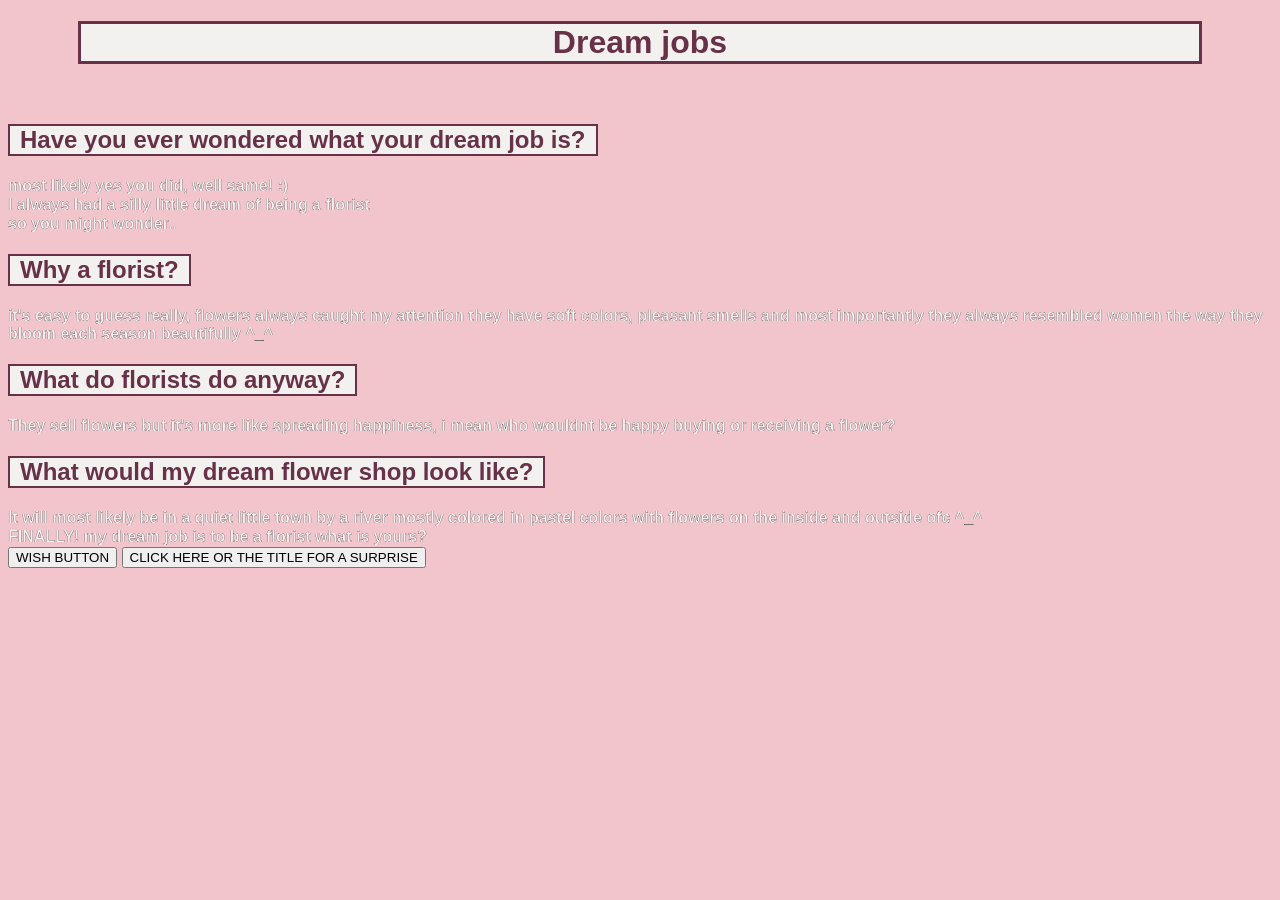
==== index.html @ 75d8c8ba "Rename task1.html to index.html" ====
<!DOCTYPE html>

<html> 
<head> 
    <title> my dream job</title>
    <link rel="stylesheet" href="task2.css">
</head>

<body>
<h1> Dream jobs </h1>

<h2> Have you ever wondered what your dream job is? </h2>
<p> most likely yes you did, well same! :) </p>
<p> I always had a silly little dream of being a florist </p>

<p> so you might wonder..</p>

<h2> Why a florist? </h2>
<p> it's easy to guess really, flowers always caught my attention
    they have soft colors, pleasant smells and most importantly they always resembled women
the way they bloom each season beautifully ^_^  </p>

<h2>What do florists do anyway?</h2>

<p>They sell flowers but it's more like spreading happiness, i mean who wouldnt be happy buying or receiving a flower?</p>

<h2> What would my dream flower shop look like? </h2>

<p>It will most likely be in a quiet little town by a river mostly colored in pastel colors with flowers on the inside and outside ofc ^_^</p>


<p> FINALLY! my dream job is to be a florist what is yours? </p>
<button>WISH BUTTON</button>
<button>CLICK HERE OR THE TITLE FOR A SURPRISE</button>
<script src="task.js"></script>

</body>

</html>
---- task2.css ----
body {
    background-color: rgb(242, 197, 205);

    font-family: Arial, Helvetica, sans-serif;
    font-weight: bold;
}

h1 {
    color: #673147;
    text-align: center;
    margin-bottom: 40px;
    margin-left: 70px;
    margin-right: 70px;
    background-color: #f3f1ef;
    border: 3px solid #673147;
    
}

h2 {
    color: #673147;
    margin-bottom: 20px;
    margin-top: 20px;
    padding-left: 10px;
    padding-right: 10px;
    display: inline-block;
    border: 2px solid #673147;
    background-color: #f3f1ef;
    

}

p {
    color: #f3f1ef;
    margin-top: 1px;
    margin-bottom: 1px;
    -webkit-text-stroke: 0.2px black;
}
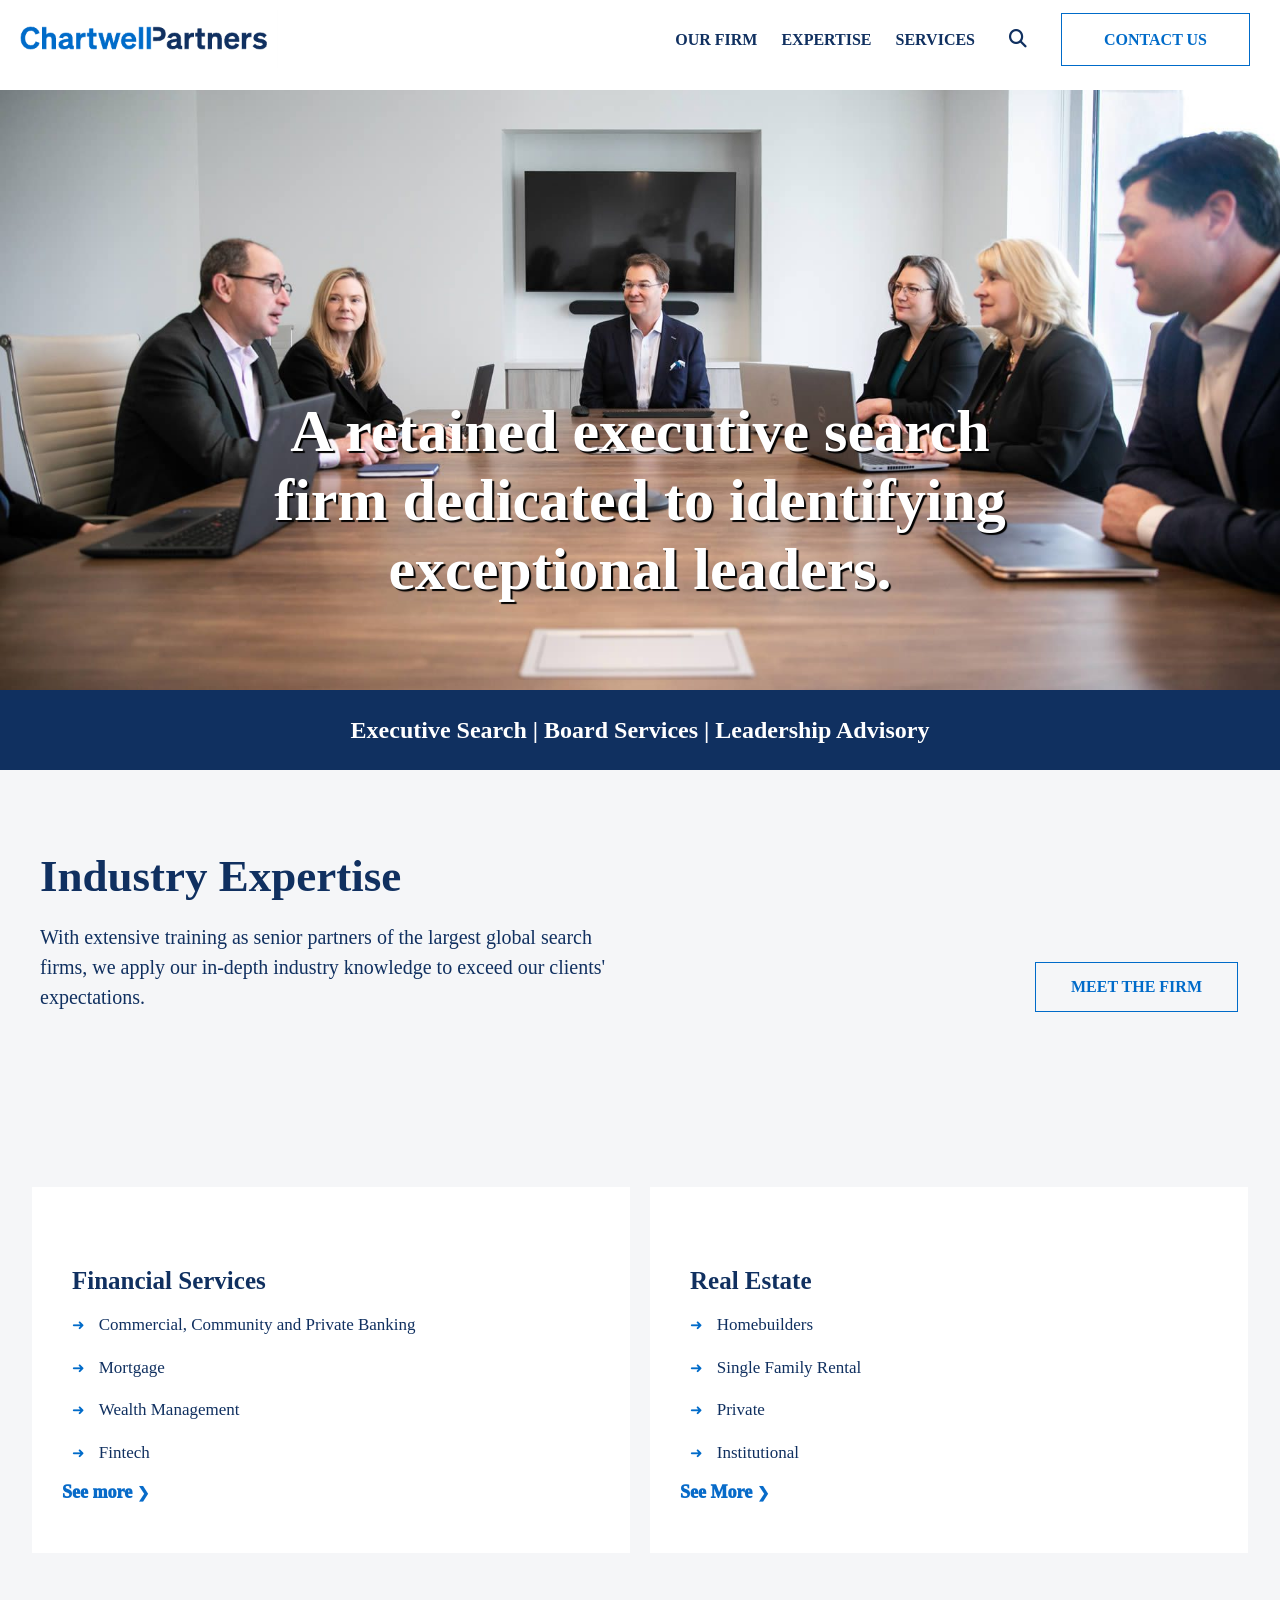
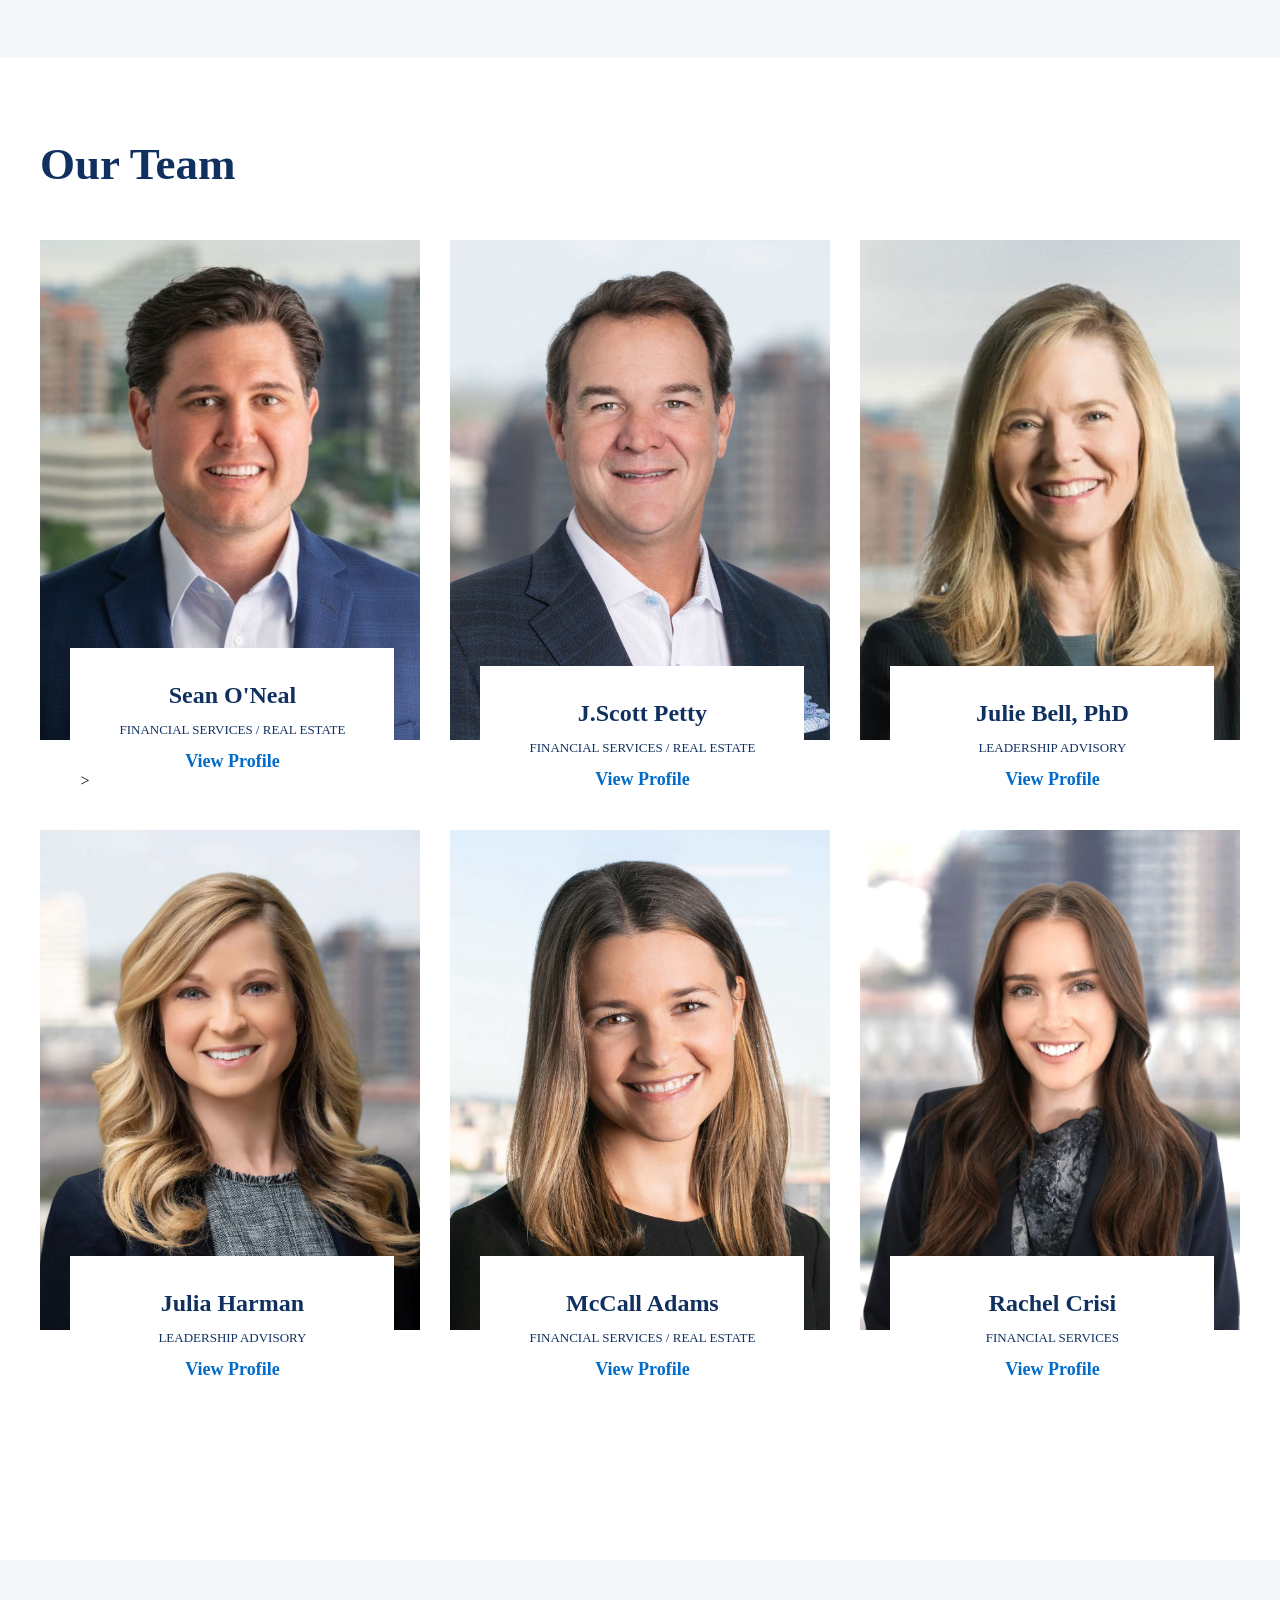
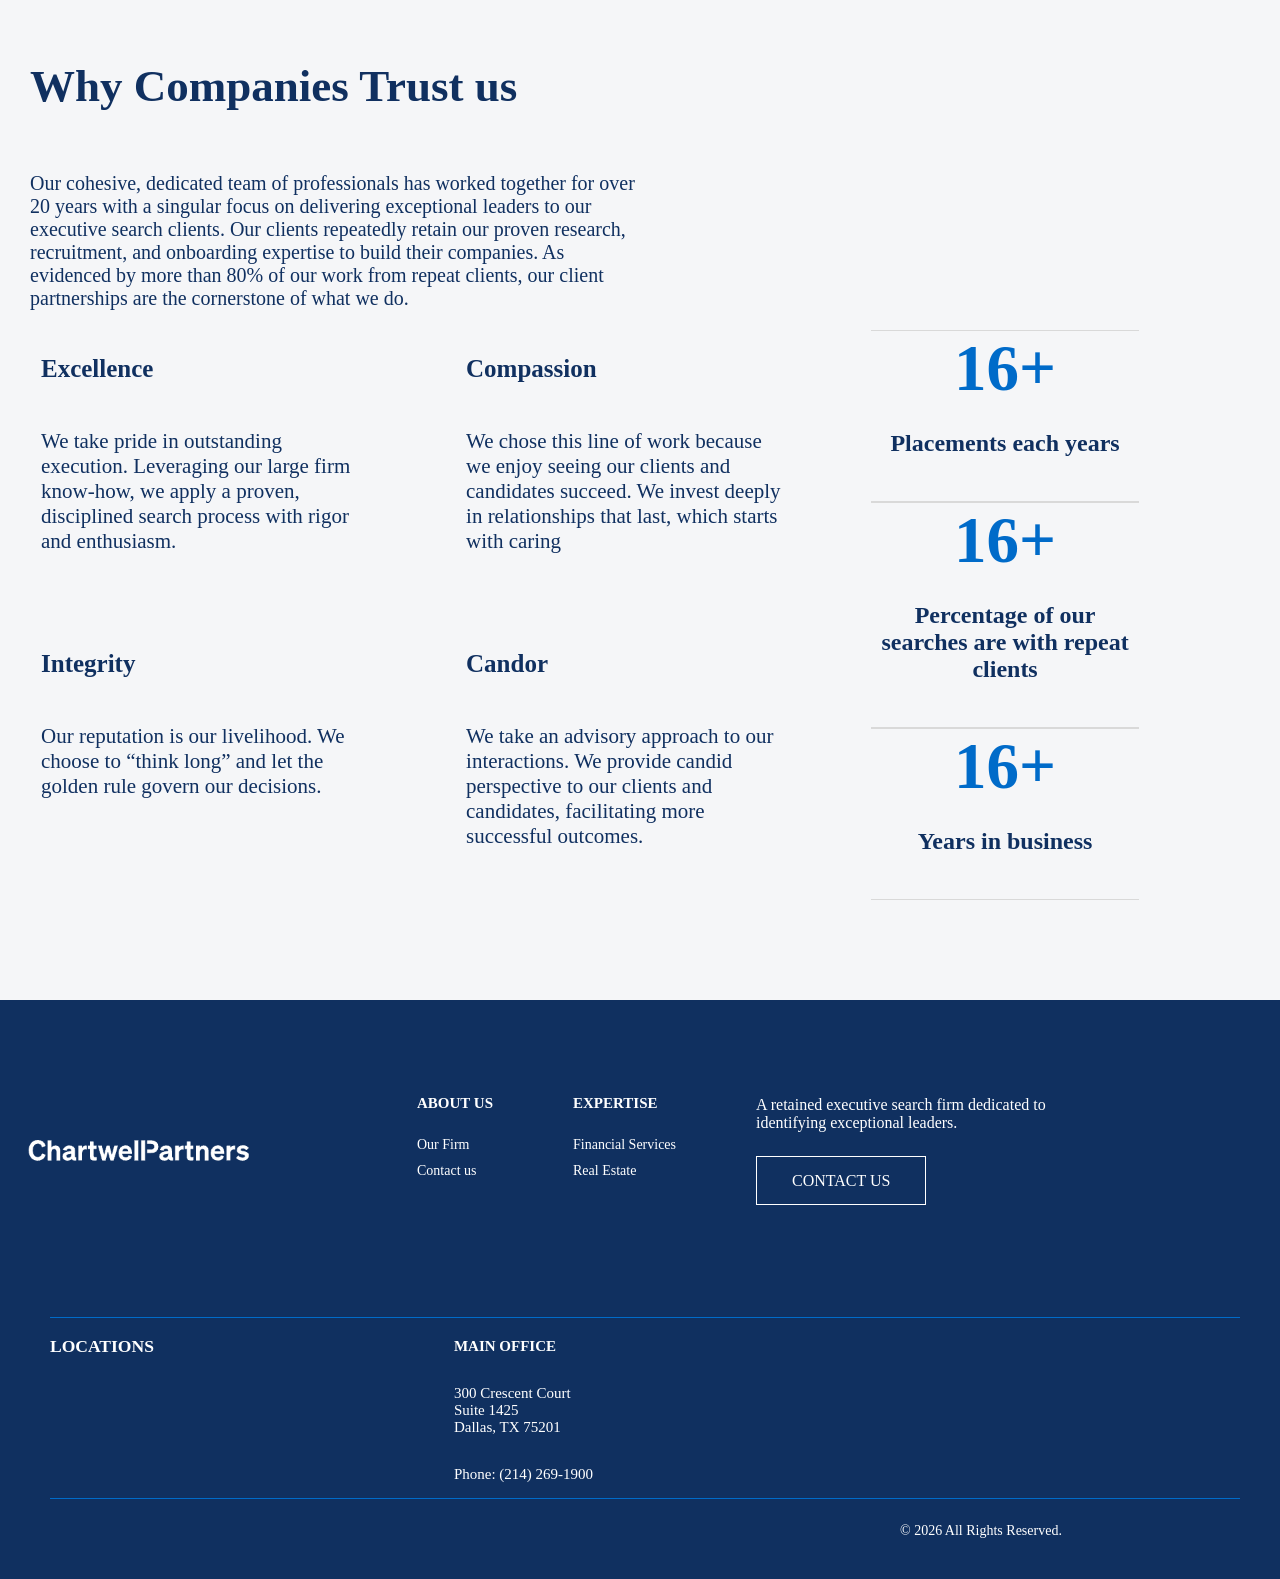
==== commit 1c2e216d: "index.html" ====
--- a/index.html
+++ b/index.html
@@ -1,39 +1,261 @@
-<!DOCTYPE html>
-
-<html> 
-<head> 
-    <title> my dream job</title>
-    <link rel="stylesheet" href="task2.css">
-</head>
-
-<body>
-<h1> Dream jobs </h1>
-
-<h2> Have you ever wondered what your dream job is? </h2>
-<p> most likely yes you did, well same! :) </p>
-<p> I always had a silly little dream of being a florist </p>
-
-<p> so you might wonder..</p>
-
-<h2> Why a florist? </h2>
-<p> it's easy to guess really, flowers always caught my attention
-    they have soft colors, pleasant smells and most importantly they always resembled women
-the way they bloom each season beautifully ^_^  </p>
-
-<h2>What do florists do anyway?</h2>
-
-<p>They sell flowers but it's more like spreading happiness, i mean who wouldnt be happy buying or receiving a flower?</p>
-
-<h2> What would my dream flower shop look like? </h2>
-
-<p>It will most likely be in a quiet little town by a river mostly colored in pastel colors with flowers on the inside and outside ofc ^_^</p>
-
-
-<p> FINALLY! my dream job is to be a florist what is yours? </p>
-<button>WISH BUTTON</button>
-<button>CLICK HERE OR THE TITLE FOR A SURPRISE</button>
-<script src="task.js"></script>
-
-</body>
-
-</html>
+<!DOCTYPE html>
+
+<html>
+    <head>
+
+        <title> Chartwell Partners </title>
+        <link rel="stylesheet" href ="chartwellpartner.css">
+     <link rel="stylesheet" href="https://cdnjs.cloudflare.com/ajax/libs/font-awesome/6.5.2/css/all.min.css">
+    </head>
+
+    <body>
+
+
+        <header> 
+            <nav> 
+                <img src="chartwell-logo.png" alt ="chartwellpartners logo">
+
+        
+
+                <div class="nav-links">
+
+                <a href="#">OUR FIRM</a>
+
+                <div class="dropdown">
+                <a href="#">EXPERTISE</a>
+                <div class="dropdown-menu">
+                    <a href="#">Financial Services</a>
+                    <a href="#">Real Estate</a>
+                    </div>
+
+                </div>
+                <div class="dropdown">
+                <a href="#">SERVICES</a>
+                <div class ="dropdown-menu">
+                    <a href="#">Executive Search</a>
+                    <a href="#">Board Services</a>
+                    <a href="#">Leadership Advisory</a>
+
+                </div>
+                </div>
+                <i class="fa-solid fa-magnifying-glass"></i>
+                
+                <a href="#">CONTACT US</a>
+
+                </div>
+
+            </nav>
+        </header>
+
+        <main> 
+            <section class="hero reveal">
+                
+                <h1>A retained executive search firm dedicated to identifying exceptional leaders. </h1> 
+
+            </section>
+
+            <section class="services">
+                <h2>Executive Search   | Board Services   | Leadership Advisory </h2>
+            </section>
+
+            <section class="industry reveal">
+                <h2>Industry Expertise</h2>
+                <p> With extensive training as senior partners of the largest global search firms, we apply our in-depth industry knowledge to exceed our clients' expectations.</p>
+                <a href="#">MEET THE FIRM</a>
+
+                <div class="expertise-cards">
+                    <div class="expertise-card">
+                        <h2>Financial Services</h2>
+                        <p>Commercial, Community and Private Banking</p>
+                        <p>Mortgage</p>
+                        <p>Wealth Management</p>
+                        <p>Fintech</p>
+                        
+                        <a href="#">See more</a>
+
+                    </div>
+
+                    <div class="expertise-card">
+                        <h2>Real Estate</h2>
+                        <p>Homebuilders</p>
+                        <p>Single Family Rental</p>
+                        <p>Private</p>
+                        <p>Institutional</p>
+
+                        <a href="#">See More</a>
+                    </div>
+                </div>
+            </section>
+
+            <section class="team"> 
+                <h2>Our Team</h2>
+                <div class="team-cards reveal">
+                    <div class="team-card">
+                        <img src="seanoneal.jpg" alt="Sean O'Neal">
+                        <div class="team-info">
+                        <h3>Sean O'Neal</h3>
+                        <p>FINANCIAL SERVICES / REAL ESTATE</p>
+                        <a href="#">View Profile</a>>
+                        </div>
+                    </div>
+
+                    <div class="team-card">
+                        <img src="pettyscott.jpg" alt="J. Scott Petty"> 
+                        <div class="team-info">
+                         <h3>J.Scott Petty</h3>
+                         <p>FINANCIAL SERVICES / REAL ESTATE</p>
+                         <a href="#">View Profile</a>
+                         </div>
+                        </div>
+
+                        <div class="team-card">
+                            <img src="juliabell.jpg" alt="Julie Bell, PhD">
+                            <div class="team-info">
+                            <h3>Julie Bell, PhD</h3>
+                            <p>LEADERSHIP ADVISORY</p>
+                            <a href="#">View Profile</a>
+                            </div>
+                        </div>
+
+                        <div class="team-card">
+                            <img src="harmanjulia.jpg" alt="Julia Harman">
+                            <div class="team-info">
+                            <h3>Julia Harman</h3>
+                            <p>LEADERSHIP ADVISORY</p>
+                            <a href="#">View Profile</a>
+                            </div>
+                        </div>
+
+                        <div class="team-card">
+                            <img src="mcalladams.jpg" alt="McCall Adams">
+                            <div class="team-info">
+                            <h3>McCall Adams</h3>
+                            <p>FINANCIAL SERVICES / REAL ESTATE</p>
+                            <a href="#">View Profile</a>
+                            </div>
+                        </div>
+
+                        <div class="team-card">
+                            <img src="crisirachel.jpg" alt="Rachel Crisi">
+                            <div class="team-info">
+                            <h3>Rachel Crisi</h3>
+                            <p>FINANCIAL SERVICES</p>
+                            <a href="#">View Profile</a>
+                            </div>
+                        </div>
+                </div>
+            </section>
+            <section class="trust reveal">
+                <h2>Why Companies Trust us</h2>
+                <p class="trust-intro">
+                    Our cohesive, dedicated team of professionals has worked together for over 20 years with a singular focus on delivering exceptional leaders to our executive search clients. Our clients repeatedly retain our proven research, recruitment, and onboarding expertise to build their companies. As evidenced by more than 80% of our work from repeat clients, our client partnerships are the cornerstone of what we do.
+                </p>
+
+                <div class="trust-content ">
+                
+                <div class="trust-points">
+
+                    <div>
+                        <h3>Excellence</h3>
+                        <p>We take pride in outstanding execution. Leveraging our large firm know-how, we apply a proven, disciplined search process with rigor and enthusiasm.
+                            </p>
+                        
+                    </div>
+                    <div>
+
+                        <h3>Compassion</h3>
+                        <p>We chose this line of work because we enjoy seeing our clients and candidates succeed. We invest deeply in relationships that last, which starts with caring
+                        </p>
+
+                    </div>
+
+                    <div>
+                        <h3>Integrity</h3>
+                        <p>Our reputation is our livelihood. We choose to “think long” and let the golden rule govern our decisions.
+                            </p>
+                    </div>
+
+                    <div>
+                        <h3>Candor</h3>
+                        <p>We take an advisory approach to our interactions. We provide candid perspective to our clients and candidates, facilitating more successful outcomes.
+                            </p>
+                    </div>
+
+                </div>
+
+                <div class="trust-stats">
+                    <div>
+                        <strong data-target="45">45+</strong>
+                        <p>Placements each years</p>
+                    </div>
+
+                    <div>
+                        <strong data-target="80">80+</strong>
+                        <p>Percentage of our searches are with repeat clients</p>
+                    </div>
+
+                    <div>
+                        <strong data-target="20">20+</strong>
+                        <p>Years in business</p>
+                    </div>
+
+                    </div>
+
+                </div>
+            </section>
+
+            <footer class="footer">
+
+                <div class="footer-main reveal">
+
+                    <div class="footer-logo">
+                        <img src="footer-logo.png" alt="chartwell partmers logo">
+                    </div>
+
+                    <div class="footer-links">
+                        <h3>ABOUT US</h3>
+                        <a href="#">Our Firm</a>
+                        <a href="#">Contact us</a>
+                    </div>
+                    <div class="footer-links">
+                        <h3>EXPERTISE</h3>
+                        <a href="#">Financial Services</a>
+                        <a href="#">Real Estate</a>
+                    </div>
+
+                    <div class="footer-description">
+                        <p>A retained executive search firm dedicated to identifying exceptional leaders.</p>
+
+                        <a href="#">CONTACT US</a>
+                    </div>
+                    </div>
+                    <div class="location-area reveal">
+                    <div class="footer-location">
+                        <h3>LOCATIONS</h3>
+                    
+                    </div>
+                    <div class="footer-location">
+                        <h4>MAIN OFFICE</h4>
+                        <p>300 Crescent Court<br>
+                        Suite 1425<br>
+                     Dallas, TX 75201</p>
+                     <p>Phone: (214) 269-1900</p>
+                    </div>
+                    </div>
+                    <div class="footer-bottom reveal">
+                        <p>© 2026 All Rights Reserved.</p>
+                    </div>
+            </footer>
+        </main>
+       
+        
+        <button id="scrollupbutton">BACK UP</button>
+        
+
+
+
+
+
+     <script src="chartwellpartner.js"></script>
+    </body>
+</html>
--- a/chartwellpartner.css
+++ b/chartwellpartner.css
@@ -0,0 +1,573 @@
+body {
+    margin: 0;
+}
+
+header {
+    background-color: white;
+    height: 90px;
+}
+
+nav img {
+    margin-right: 250px;
+}
+
+
+nav {
+    padding: 10px;
+    display: flex;
+    align-items: center;
+    gap: 20px;
+    
+}
+
+nav a {
+    color: #103060;
+    margin-left: 20px;
+    text-decoration: none;
+    text-decoration: solid;
+    font-weight: bold;
+    
+}
+
+.nav-links >:last-child{
+    border: 1px solid #006BC9;
+    padding: 17px 42px;
+    margin-left: 30px;
+    margin-right: 20px;
+    color: #006BC9;
+}
+
+.nav-links > a:last-child:hover {
+    transition: 0.6s;
+    background-color: #006BC9;
+    color: white;
+}
+
+.nav-links {
+    margin-left: auto;
+}
+
+.dropdown {
+    position: relative;
+    display: inline-block;
+    
+}
+
+.dropdown-menu {
+    background-color: white;
+    display: none;
+    position: absolute;
+    top: 100%;
+    left: 0;
+    width: 170px;
+    padding: 10px 0px;
+    border: 1px solid white;
+    z-index: 1000;
+    
+
+}
+
+.dropdown:hover .dropdown-menu {
+    display: block;
+    margin: 5px 0  15px 15px;
+}
+
+.dropdown-menu a {
+    display: block;
+
+    margin-bottom: 20px;
+    margin-top: 10px;
+
+}
+
+.fa-magnifying-glass {
+    font-size: 18px;
+    color: #103060;
+    cursor: pointer;
+    margin-left: 30px;
+    
+}
+
+.hero {
+    background-color: #006BC9;
+    background-image: url(hero.png);
+    
+    height: 600px;
+    background-size: cover;
+    background-position: center;
+    animation: curtain 1.2s ease-out;
+
+    display: flex;
+    align-items: center;
+    justify-content: center;
+}
+
+.hero h1 {
+    color: white;
+    font-size: 40px;
+    text-align: center;
+    max-width: 800px;
+    transform: translate(0px, 110px);
+    font-size: 60px;
+    text-shadow: 2px 2px 1px black;
+
+}
+
+@keyframes curtain {
+    from {
+        clip-path: inset(0 0 100% 0);
+        
+    }
+    to {
+        clip-path: inset(0 0 0 0)
+        
+    }
+}
+
+.services {
+    background-color: #103060;
+    height: 80px;
+    margin: 0;
+    text-align: center;
+    display: flex;
+    align-items: center;
+    justify-content: center;
+    color: white;
+    font-weight: bold;
+    
+
+}
+
+section h2 {
+    margin: 0px;
+    
+}
+
+.industry h2 {
+    color:#103060;
+    font-weight: bold;
+    font-size: 45px;
+    padding-left: 40px;
+    padding-top: 80px;
+    animation: appearUp 1.2s ease-out;
+}
+
+@keyframes appearUp {
+    from {
+        transform: translateY(100px);
+        opacity: 0;
+    }
+    to {
+        transform: translateY(0);
+        opacity: 1;
+    }
+}
+
+.industry p {
+    
+    color: #103060;
+    padding-left: 40px;
+    font-size: 20px;
+    max-width: 600px;
+    line-height: 1.5;
+    font-weight:500;
+}
+
+.industry > a {
+    
+    border: 1px solid #006BC9;
+    display: inline-block;
+    padding: 15px 35px;
+    text-decoration: none;
+    color:#006BC9;
+    font-weight: bold;
+    transform: translate(1035px , -70px);
+    margin-bottom: 100px;
+
+
+}
+.industry a:hover {
+    background-color: #006BC9;
+    color: white;
+    transition: 0.6s;
+}
+
+.industry {
+    background-color: #F5F6F8;
+    padding-bottom: 100px;
+}
+
+.expertise-cards {
+    display: flex;
+    justify-content: center; 
+    margin: 5px auto;
+    background-color: transparent;
+    width: 95%;
+    gap: 20px;
+    
+    
+    
+    
+}
+
+.expertise-card {
+    width: 50%;
+    background-color: white;
+    padding-bottom: 50px;
+}
+
+.expertise-card h2 {
+    font-size: 25px;
+    font-weight: bold;
+}
+
+.expertise-card p {
+    font-size: 17px;
+}
+.expertise-card p::before {
+    content: "➜ ";
+    margin-right: 10px;
+    font-size: 15px;
+    
+    color:#006BC9
+}
+
+.expertise-card a {
+    text-decoration: none;
+    margin-left: 30px;
+    color: #086BC9;
+    font-weight: 1000;
+    font-size: 18px;
+    
+}
+
+.expertise-card a::after {
+    content: "❯";
+    margin-left: 5px;
+    font-size: 15px;
+}
+
+.team {
+    background-color: white;
+    padding: 80px 40px;
+}
+
+.team h2 {
+    color:#103060;
+    margin-bottom: 50px;
+    font-size: 45px;
+}
+
+.team-cards {
+    display:grid;
+    grid-template-columns: repeat(3,1fr);
+    gap:30px;
+    margin-bottom:90px;
+}
+
+.team-card {
+    position:relative;
+}
+
+.team-card img {
+    width: 100%;
+    height: 500px;
+    object-fit:cover;
+    display:block;
+    margin-bottom: 60px;
+}
+
+.team-card h3 {
+    color:#103060;
+    font-size: 24px;
+    margin-bottom: 10px;
+    display:flex;
+    justify-content: center;
+    
+}
+
+.team-card p {
+    color: #103060;
+    font-size: 13px;
+    display:flex;
+    justify-content: center;
+}
+
+.team-card a {
+    text-decoration: none;
+    color:#006BC9;
+    font-weight: bolder;
+    font-size: 18px;
+    display:flex;
+    justify-content: center;
+}
+
+.team-info {
+    background-color: white;
+    padding: 10px;
+    position:absolute;
+    bottom:0;
+    left:8%;
+    width:80%;
+    
+
+}
+
+.trust {
+    background-color: #F5F6F8;
+    padding: 100px 30px;
+    color:#103060;
+    
+}
+
+.trust h2 {
+    font-size: 45px;
+    margin-bottom: 40px;
+    
+}
+
+.trust-intro {
+    font-size: 20px;
+    width: 50%;
+    
+}
+
+.trust-points {
+    display: grid;
+    grid-template-columns: 1fr 1fr;
+    column-gap: 100px;
+    row-gap: 50px;
+    width: 70%;
+}
+
+.trust-points h3 {
+    font-size: 25px;
+}
+
+.trust-points p {
+    font-size: 21px;
+    width: 100%;
+
+}
+
+.trust-stats {
+   width: 25%;
+    margin-top: 0;
+    text-align: center;
+}
+
+.trust-stats strong {
+    color:#006BC9;
+    font-size: 65px;
+    display:block;
+}
+
+.trust-stats p {
+    width: 100%;
+    font-size: 24px;
+    font-weight: 900;
+}
+
+.trust-content {
+    display: flex;
+    justify-content: space-between;
+    align-items: flex-start;
+    gap: 80px;
+    width: 90%;
+    margin: 0 auto;
+    transform: translateX(-50px);
+    
+}
+
+.trust-stats > div {
+    border-bottom: 1px solid #d9d9d9;
+    padding-bottom: 20px;
+    border-top: 1px solid #d9d9d9;
+}
+
+
+footer {
+    background-color: #103060;
+
+}
+
+.footer-main {
+    display: flex;
+    align-items: flex-start;
+    gap: 80px;
+    padding-top: 80px;
+    padding-bottom: 80px;
+}
+
+.footer-links {
+display:flex;
+flex-direction: column;
+gap:10px;
+}
+
+.footer-links h3 {
+ 
+color: white;
+font-size: 15px;
+font-weight: bold;
+}
+
+.footer-links a {
+color:white;
+text-decoration: none;
+font-size: 14px;
+transition: 0.2s;
+}
+
+.footer-description p {
+color: white;
+width: 60%;
+margin-bottom: 40px;
+}
+
+.footer-description a {
+text-decoration: none;
+color: white;
+border:1px solid white;
+padding: 15px 35px;
+transition: 0.6s;
+}
+
+.location-area {
+    color: white;
+    display:flex;
+    gap:300px;
+    margin-left: 50px;
+    border-top: 1px solid #006BC9;
+    border-bottom: 1px solid #006BC9;
+    width:93%;
+    
+}
+
+.footer-location {
+    margin-top: 0;
+    font-size: 15px;
+}
+
+.footer-location p {
+    margin-top: 30px;
+}
+
+.footer-bottom p {
+    color:white;
+    margin-left: 900px;
+    font-size: 14px;
+    margin-bottom: 0;
+    padding-top: 10px;
+    padding-bottom: 40px;
+}
+
+.footer-description a:hover {
+background-color: white;
+color:#103060
+}
+
+.footer-links a:hover {
+    font-weight:bold;
+}
+
+
+
+
+
+
+
+
+
+.reveal {
+    opacity: 0;
+    transform: translateY(40px);
+    transition: opacity 0.8s ease, transform 0.8s ease;
+}
+
+.reveal.show {
+    opacity: 1;
+    transform: translateY(0);
+}
+
+#scrollupbutton {
+    position:fixed;
+    bottom:30px;
+    right:30px;
+    display:none;
+    background-color:#006BC9;
+    color: white;
+    border: none;
+    padding: 10px;
+    font-size: 10px;
+    cursor:pointer;
+}
+
+.team-card h3 {
+    transition:0.3s;
+}
+
+.team-card h3:hover {
+    color:#006BC9;
+    font-weight: bolder;
+    font-size:35px;
+}
+
+.team-card a {
+    transition: 0.3s;
+}
+
+.team-card a:hover {
+    color:#103060;
+    font-size: 20px;
+}
+
+.team-card {
+    transition: 0.3s;
+}
+
+.team-card:hover {
+    transform:translateY(-5px);
+}
+
+.trust > h2 {
+    display:inline-block;
+    position: relative;
+}
+
+.trust > h2::after {
+    content: "";
+    position: absolute;
+    left:0;
+    bottom: -8px;
+    width: 0;
+    height: 2px;
+    background-color:#103060;
+    transition: width 0.5s ease;
+}
+
+.trust >h2:hover::after {
+    width: 100%;
+}
+
+.trust-points h3 {
+    position:relative;
+    display:inline-block;
+}
+
+.trust-points h3::after {
+    content: "";
+    position:absolute;
+    left:0;
+    bottom:-6px;
+    width:0;
+    height:2px;
+    background-color: #103060;
+    transition: width 0.5s ease;
+}
+
+.trust-points h3:hover::after {
+    width:100%;
+}
+
+
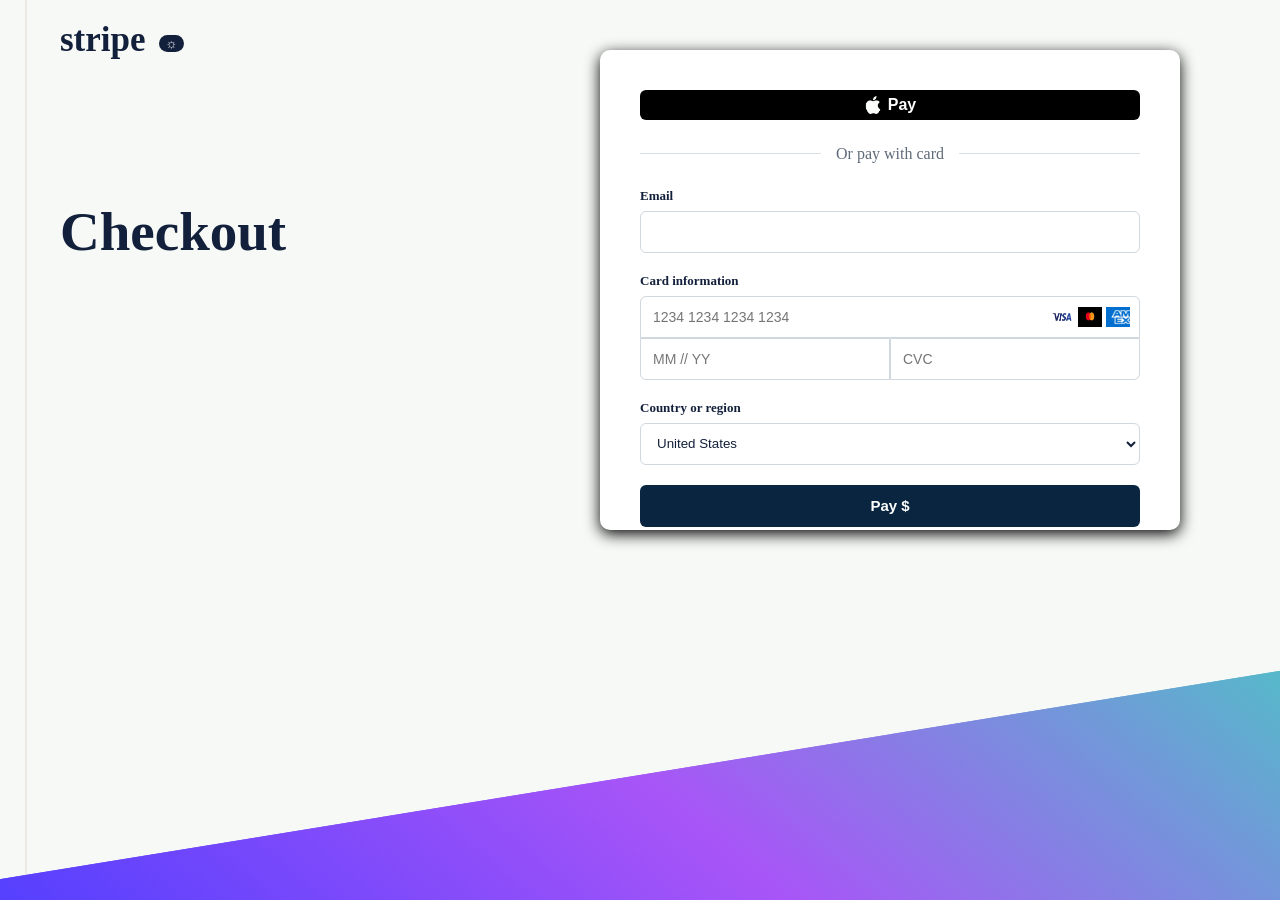
==== commit 11c7b1b4: "a" ====
--- a/index.html
+++ b/index.html
@@ -1,261 +1,67 @@
-<!DOCTYPE html>
-
-<html>
-    <head>
-
-        <title> Chartwell Partners </title>
-        <link rel="stylesheet" href ="chartwellpartner.css">
-     <link rel="stylesheet" href="https://cdnjs.cloudflare.com/ajax/libs/font-awesome/6.5.2/css/all.min.css">
-    </head>
-
-    <body>
-
-
-        <header> 
-            <nav> 
-                <img src="chartwell-logo.png" alt ="chartwellpartners logo">
-
-        
-
-                <div class="nav-links">
-
-                <a href="#">OUR FIRM</a>
-
-                <div class="dropdown">
-                <a href="#">EXPERTISE</a>
-                <div class="dropdown-menu">
-                    <a href="#">Financial Services</a>
-                    <a href="#">Real Estate</a>
-                    </div>
-
-                </div>
-                <div class="dropdown">
-                <a href="#">SERVICES</a>
-                <div class ="dropdown-menu">
-                    <a href="#">Executive Search</a>
-                    <a href="#">Board Services</a>
-                    <a href="#">Leadership Advisory</a>
-
-                </div>
-                </div>
-                <i class="fa-solid fa-magnifying-glass"></i>
-                
-                <a href="#">CONTACT US</a>
-
-                </div>
-
-            </nav>
-        </header>
-
-        <main> 
-            <section class="hero reveal">
-                
-                <h1>A retained executive search firm dedicated to identifying exceptional leaders. </h1> 
-
-            </section>
-
-            <section class="services">
-                <h2>Executive Search   | Board Services   | Leadership Advisory </h2>
-            </section>
-
-            <section class="industry reveal">
-                <h2>Industry Expertise</h2>
-                <p> With extensive training as senior partners of the largest global search firms, we apply our in-depth industry knowledge to exceed our clients' expectations.</p>
-                <a href="#">MEET THE FIRM</a>
-
-                <div class="expertise-cards">
-                    <div class="expertise-card">
-                        <h2>Financial Services</h2>
-                        <p>Commercial, Community and Private Banking</p>
-                        <p>Mortgage</p>
-                        <p>Wealth Management</p>
-                        <p>Fintech</p>
-                        
-                        <a href="#">See more</a>
-
-                    </div>
-
-                    <div class="expertise-card">
-                        <h2>Real Estate</h2>
-                        <p>Homebuilders</p>
-                        <p>Single Family Rental</p>
-                        <p>Private</p>
-                        <p>Institutional</p>
-
-                        <a href="#">See More</a>
-                    </div>
-                </div>
-            </section>
-
-            <section class="team"> 
-                <h2>Our Team</h2>
-                <div class="team-cards reveal">
-                    <div class="team-card">
-                        <img src="seanoneal.jpg" alt="Sean O'Neal">
-                        <div class="team-info">
-                        <h3>Sean O'Neal</h3>
-                        <p>FINANCIAL SERVICES / REAL ESTATE</p>
-                        <a href="#">View Profile</a>>
-                        </div>
-                    </div>
-
-                    <div class="team-card">
-                        <img src="pettyscott.jpg" alt="J. Scott Petty"> 
-                        <div class="team-info">
-                         <h3>J.Scott Petty</h3>
-                         <p>FINANCIAL SERVICES / REAL ESTATE</p>
-                         <a href="#">View Profile</a>
-                         </div>
-                        </div>
-
-                        <div class="team-card">
-                            <img src="juliabell.jpg" alt="Julie Bell, PhD">
-                            <div class="team-info">
-                            <h3>Julie Bell, PhD</h3>
-                            <p>LEADERSHIP ADVISORY</p>
-                            <a href="#">View Profile</a>
-                            </div>
-                        </div>
-
-                        <div class="team-card">
-                            <img src="harmanjulia.jpg" alt="Julia Harman">
-                            <div class="team-info">
-                            <h3>Julia Harman</h3>
-                            <p>LEADERSHIP ADVISORY</p>
-                            <a href="#">View Profile</a>
-                            </div>
-                        </div>
-
-                        <div class="team-card">
-                            <img src="mcalladams.jpg" alt="McCall Adams">
-                            <div class="team-info">
-                            <h3>McCall Adams</h3>
-                            <p>FINANCIAL SERVICES / REAL ESTATE</p>
-                            <a href="#">View Profile</a>
-                            </div>
-                        </div>
-
-                        <div class="team-card">
-                            <img src="crisirachel.jpg" alt="Rachel Crisi">
-                            <div class="team-info">
-                            <h3>Rachel Crisi</h3>
-                            <p>FINANCIAL SERVICES</p>
-                            <a href="#">View Profile</a>
-                            </div>
-                        </div>
-                </div>
-            </section>
-            <section class="trust reveal">
-                <h2>Why Companies Trust us</h2>
-                <p class="trust-intro">
-                    Our cohesive, dedicated team of professionals has worked together for over 20 years with a singular focus on delivering exceptional leaders to our executive search clients. Our clients repeatedly retain our proven research, recruitment, and onboarding expertise to build their companies. As evidenced by more than 80% of our work from repeat clients, our client partnerships are the cornerstone of what we do.
-                </p>
-
-                <div class="trust-content ">
-                
-                <div class="trust-points">
-
-                    <div>
-                        <h3>Excellence</h3>
-                        <p>We take pride in outstanding execution. Leveraging our large firm know-how, we apply a proven, disciplined search process with rigor and enthusiasm.
-                            </p>
-                        
-                    </div>
-                    <div>
-
-                        <h3>Compassion</h3>
-                        <p>We chose this line of work because we enjoy seeing our clients and candidates succeed. We invest deeply in relationships that last, which starts with caring
-                        </p>
-
-                    </div>
-
-                    <div>
-                        <h3>Integrity</h3>
-                        <p>Our reputation is our livelihood. We choose to “think long” and let the golden rule govern our decisions.
-                            </p>
-                    </div>
-
-                    <div>
-                        <h3>Candor</h3>
-                        <p>We take an advisory approach to our interactions. We provide candid perspective to our clients and candidates, facilitating more successful outcomes.
-                            </p>
-                    </div>
-
-                </div>
-
-                <div class="trust-stats">
-                    <div>
-                        <strong data-target="45">45+</strong>
-                        <p>Placements each years</p>
-                    </div>
-
-                    <div>
-                        <strong data-target="80">80+</strong>
-                        <p>Percentage of our searches are with repeat clients</p>
-                    </div>
-
-                    <div>
-                        <strong data-target="20">20+</strong>
-                        <p>Years in business</p>
-                    </div>
-
-                    </div>
-
-                </div>
-            </section>
-
-            <footer class="footer">
-
-                <div class="footer-main reveal">
-
-                    <div class="footer-logo">
-                        <img src="footer-logo.png" alt="chartwell partmers logo">
-                    </div>
-
-                    <div class="footer-links">
-                        <h3>ABOUT US</h3>
-                        <a href="#">Our Firm</a>
-                        <a href="#">Contact us</a>
-                    </div>
-                    <div class="footer-links">
-                        <h3>EXPERTISE</h3>
-                        <a href="#">Financial Services</a>
-                        <a href="#">Real Estate</a>
-                    </div>
-
-                    <div class="footer-description">
-                        <p>A retained executive search firm dedicated to identifying exceptional leaders.</p>
-
-                        <a href="#">CONTACT US</a>
-                    </div>
-                    </div>
-                    <div class="location-area reveal">
-                    <div class="footer-location">
-                        <h3>LOCATIONS</h3>
-                    
-                    </div>
-                    <div class="footer-location">
-                        <h4>MAIN OFFICE</h4>
-                        <p>300 Crescent Court<br>
-                        Suite 1425<br>
-                     Dallas, TX 75201</p>
-                     <p>Phone: (214) 269-1900</p>
-                    </div>
-                    </div>
-                    <div class="footer-bottom reveal">
-                        <p>© 2026 All Rights Reserved.</p>
-                    </div>
-            </footer>
-        </main>
-       
-        
-        <button id="scrollupbutton">BACK UP</button>
-        
-
-
-
-
-
-     <script src="chartwellpartner.js"></script>
-    </body>
-</html>
+<!DOCTYPE html>
+
+<html>
+    <head>
+        <title>Stripe Checkout</title>
+        <link rel="stylesheet" href="stripe.css">
+
+    </head>
+
+    <body>
+        <header>stripe
+        <button id="dark-mode">☼</button></header>
+        <main>
+            <h1>Checkout</h1>
+        </main>
+
+         <div class="background-color"></div>
+    
+    <section class="payment-box">
+        <button class="apple-pay"><img src="apple.png">Pay   
+        </button>
+
+        <div class="divider">
+            <span>Or pay with card</span>
+        </div>
+
+        <label>Email</label>
+        <input type="email">
+        <label>Card information</label>
+
+        <div class="card-number">
+            <input type="text" placeholder="1234 1234 1234 1234">
+
+            <div class="card-logo">
+                <img src="visa.png">
+                <img src="mastercard.jpg">
+                <img src="amexlogo.png">
+            </div>
+        </div>
+
+        <div class="card-details">
+            <input type="text" placeholder="MM // YY">
+            <input type="text" placeholder="CVC">
+        </div>
+
+        <label>Country or region</label>
+        <select>
+            <option>United States</option>
+            <option>Egypt</option>
+        </select>
+
+        <button class="pay-button">Pay $</button>
+
+    </section>
+
+    <script src="stripe.js"></script>
+
+    </body>
+
+    <div class="background-color"></div>
+
+    
+
+
+
+
+</html>
--- a/stripe.css
+++ b/stripe.css
@@ -0,0 +1,245 @@
+body {
+    margin:0;
+    background-color: #f6f9f6;
+    
+}
+
+header {
+    font-size: 35px;
+    font-weight:bolder;
+    margin-left: 60px;
+    margin-top: 20px;
+    color: #13203B;
+}
+
+.background-color {
+    position: fixed;
+    bottom: 0;
+    left: -10%;
+    width: 120%;
+    height: 250px;
+    background: linear-gradient(400deg, #483cff, #a855f7, #46CDC1 );
+    clip-path: polygon(0 100%,100% 0%,100% 100%,0% 100%)
+}
+
+main {
+    position:relative;
+    z-index: 2;
+}
+
+h1 {
+    font-size: 55px;
+    margin-top: 140px;
+    margin-left: 60px;
+    color:#13203B
+
+}
+
+.payment-box {
+    position:relative;
+    z-index: 2;
+    width: 500px;
+    height:400px;
+    background-color:white;
+    border-radius: 10px;
+    margin-left: 600px;
+    margin-bottom: 20px;
+    margin-top: -250px;
+    box-shadow: 0 4px 15px rgba(0, 0, 0, 1);
+    padding: 40px;
+    animation: boxAppear 1s ease-out;
+    
+}
+
+@keyframes boxAppear {
+    from {
+        opacity: 0;
+        transform: translateY(60px)
+    }
+
+    to {
+        opacity:1;
+        transform: translateY(0);
+    }
+}
+
+.apple-pay {
+    width: 100%;
+    height: 30px;
+    background-color: black;
+    color: white;
+    border:none;
+    border-radius: 6px;
+    font-size: 16px;
+    font-weight: bold;
+    cursor: pointer;
+    display:flex;
+    align-items: center;
+    justify-content: center;
+    gap:6px;
+}
+
+.apple-pay img {
+    width: 18px;
+}
+
+.divider {
+    display: flex;
+    align-items: center;
+    gap: 15px;
+    margin: 25px 0;
+}
+
+.divider::before,
+.divider::after {
+    content: "";
+    height: 1px;
+    background-color: #d8dee4;
+    flex: 1;
+}
+
+.divider span {
+    color: #5f6b7a;
+}
+
+label {
+    display:block;
+    margin-bottom: 7px;
+    color:#13203b;
+    font-size:13px;
+    font-weight:bold;
+}
+
+.payment-box input {
+    width: 100%;
+    height:42px;
+    box-sizing:border-box;
+    border: 1px solid #cfd7df;
+    border-radius: 6px;
+    padding: 0 12px;
+    font-size: 14px;
+    margin-bottom: 20px;
+}
+
+.card-number input {
+margin-bottom: 0;
+border-radius: 6px 6px 0 0;
+}
+
+.card-details {
+    display:flex;
+}
+
+.card-details input {
+    margin-bottom: 20px;
+    border-radius: 0 0 0 6px;
+}
+
+.card-details input:last-child {
+    border-radius: 0 0 6px 0;
+}
+
+select {
+    width: 100%;
+    height: 42px;
+    box-sizing:border-box;
+    border:1px solid #cfd7df;
+    border-radius: 6px;
+    padding: 0 12px;
+    background-color: white;
+    color: #13203b;
+    margin-bottom: 20px;
+}
+
+.pay-button {
+    width: 100%;
+    height: 42px;
+    border:none;
+    border-radius: 6px;
+    background-color: #0a2540;
+    color:white;
+    font-size: 15px;
+    font-weight:bold;
+    cursor:pointer;
+    transition: background-color 0.3s;
+}
+
+.pay-button:hover {
+    background-color: #a855f7;
+}
+
+.card-number {
+    position:relative;
+
+}
+
+.card-logo {
+    position:absolute;
+    right:10px;
+    top:50%;
+    transform: translateY(-50%);
+    display:flex;
+    gap:4px;
+}
+
+.card-logo img {
+    width: 24px;
+    height:20px;
+}
+
+body::before {
+    content: "";
+    position:fixed;
+    top:0px;
+    left:25px;
+    bottom:25px;
+    width:2px;
+    background-color: #EDE9E3;
+}
+
+
+.dark-mode {
+    background-color: #121212;
+}
+
+.dark-mode h1 {
+    color:white
+}
+
+.dark-mode header {
+    color:white;
+}
+
+.dark-mode .payment-box {
+    background-color: #1e1e1e;
+}
+
+.dark-mode label {
+    color:white;
+}
+
+.dark-mode input, .dark-mode select {
+    background-color:#2a2a2a;
+    color:white;
+    border-color: #555;
+}
+
+.dark-mode::before {
+    
+    background-color: #a855f7;
+}
+
+header button {
+    background-color:#13203B;
+    border-radius: 30px;
+    border: none;
+    color: white;
+    position:relative;
+    top:-3px; 
+    margin-left: 5px;
+}
+
+.dark-mode header button {
+    color: #121212;
+    background-color: white;
+}
